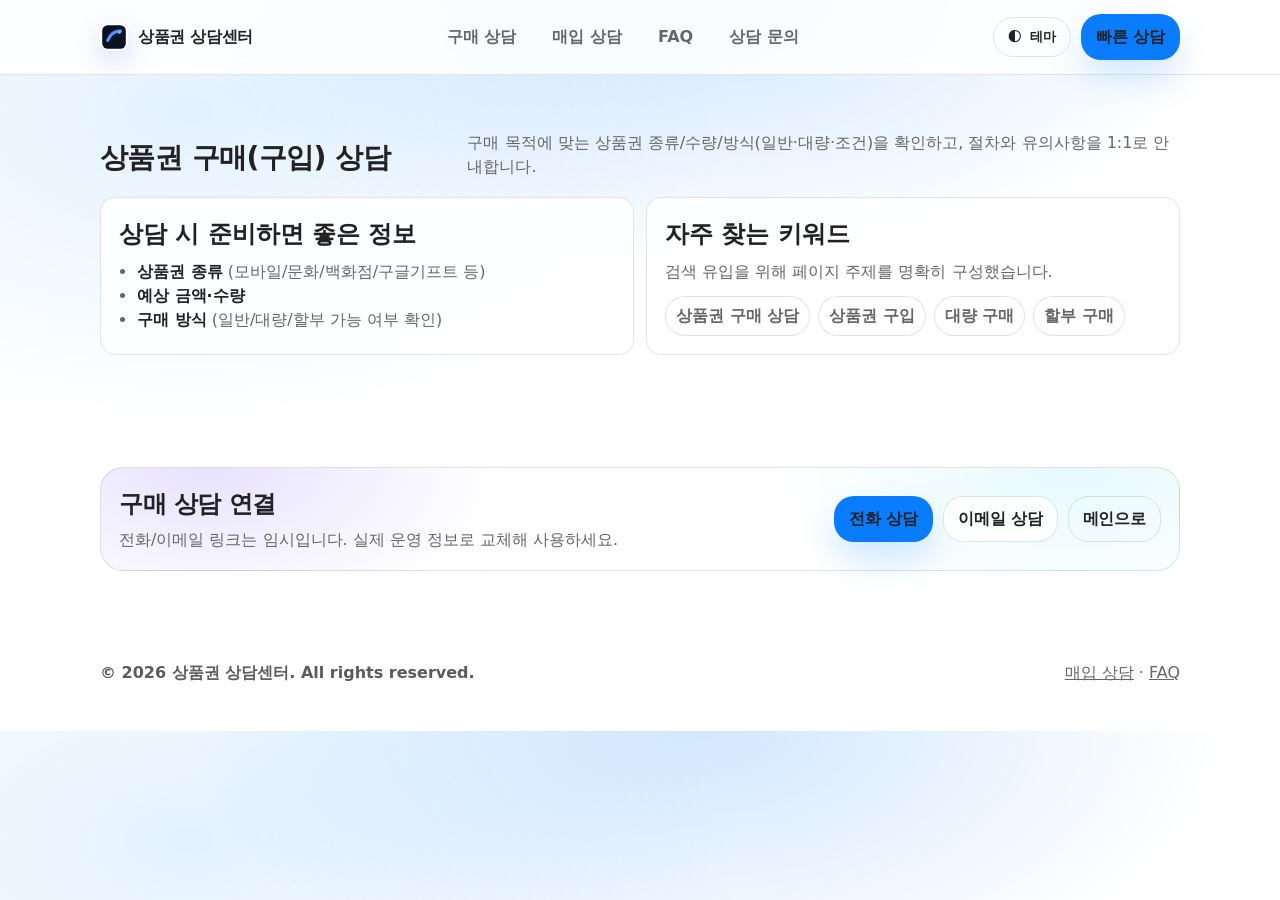
==== buy.html @ 6e9f81fc "Initial commit: gift card consulting landing Static HTML/CSS/JS landing with SEO basics (sitemap/rob" ====
<!doctype html>
<html lang="ko">
  <head>
    <meta charset="UTF-8" />
    <meta name="viewport" content="width=device-width,initial-scale=1" />
    <meta
      name="description"
      content="상품권 구매(구입) 상담. 모바일/문화/백화점/구글기프트 등 상품권 구매 목적과 조건에 맞춰 1:1로 안내해드립니다."
    />
    <meta name="robots" content="index,follow" />
    <meta name="theme-color" content="#0b1220" />
    <link rel="canonical" href="https://example.com/buy.html" />
    <title>상품권 구매(구입) 상담 | 상품권 상담센터</title>
    <link rel="icon" href="./favicon.svg" type="image/svg+xml" />
    <link rel="stylesheet" href="./styles.css" />
  </head>
  <body>
    <a class="skip" href="#main">본문 바로가기</a>

    <header class="topbar">
      <div class="container topbar__inner">
        <a class="brand" href="./index.html" aria-label="홈으로">
          <img class="brand__logo" src="./assets/logo.svg" alt="" width="28" height="28" />
          <span class="brand__text">상품권 상담센터</span>
        </a>
        <nav class="nav" aria-label="주요 메뉴">
          <a class="nav__link" href="./buy.html" aria-current="page">구매 상담</a>
          <a class="nav__link" href="./sell.html">매입 상담</a>
          <a class="nav__link" href="./index.html#faq">FAQ</a>
          <a class="nav__link" href="./index.html#contact">상담 문의</a>
        </nav>
        <div class="topbar__actions">
          <button class="btn btn--ghost" type="button" id="themeToggle" aria-label="테마 전환">
            <span class="btn__icon" aria-hidden="true">◐</span>
            <span class="btn__text">테마</span>
          </button>
          <a class="btn btn--primary" href="./index.html#contact">빠른 상담</a>
        </div>
      </div>
    </header>

    <main id="main">
      <section class="section">
        <div class="container">
          <div class="section__head">
            <h1 class="section__title">상품권 구매(구입) 상담</h1>
            <p class="section__desc">
              구매 목적에 맞는 상품권 종류/수량/방식(일반·대량·조건)을 확인하고, 절차와 유의사항을 1:1로 안내합니다.
            </p>
          </div>

          <div class="showcase">
            <div class="showcase__panel">
              <h2 class="showcase__title">상담 시 준비하면 좋은 정보</h2>
              <ul class="list">
                <li><strong>상품권 종류</strong> (모바일/문화/백화점/구글기프트 등)</li>
                <li><strong>예상 금액·수량</strong></li>
                <li><strong>구매 방식</strong> (일반/대량/할부 가능 여부 확인)</li>
              </ul>
            </div>
            <div class="showcase__panel">
              <h2 class="showcase__title">자주 찾는 키워드</h2>
              <p class="showcase__desc">검색 유입을 위해 페이지 주제를 명확히 구성했습니다.</p>
              <div class="pillrow" aria-label="키워드">
                <span class="pill">상품권 구매 상담</span>
                <span class="pill">상품권 구입</span>
                <span class="pill">대량 구매</span>
                <span class="pill">할부 구매</span>
              </div>
            </div>
          </div>
        </div>
      </section>

      <section class="section" id="contact">
        <div class="container">
          <div class="cta">
            <div class="cta__copy">
              <h2 class="cta__title">구매 상담 연결</h2>
              <p class="cta__desc">전화/이메일 링크는 임시입니다. 실제 운영 정보로 교체해 사용하세요.</p>
            </div>
            <div class="cta__actions">
              <a class="btn btn--primary" href="tel:+821000000000">전화 상담</a>
              <a class="btn btn--secondary" href="mailto:hello@example.com?subject=%EC%83%81%ED%92%88%EA%B6%8C%20%EA%B5%AC%EB%A7%A4%20%EC%83%81%EB%8B%B4%20%EB%AC%B8%EC%9D%98">
                이메일 상담
              </a>
              <a class="btn btn--ghost" href="./index.html">메인으로</a>
            </div>
          </div>
        </div>
      </section>
    </main>

    <footer class="footer">
      <div class="container footer__inner">
        <p class="footer__text">© <span id="year"></span> 상품권 상담센터. All rights reserved.</p>
        <p class="footer__sub"><a href="./sell.html">매입 상담</a> · <a href="./index.html#faq">FAQ</a></p>
      </div>
    </footer>

    <script src="./script.js"></script>
  </body>
</html>
---- styles.css ----
:root{
  --bg: #ffffff;
  --bg2:#ffffff;
  --card:#ffffff;
  --text:#222222;
  --muted:#666666;
  --border: rgba(34,34,34,.12);
  --primary:#097cff;      /* Figma primary */
  --primary2:#3aa0ff;
  --shadow: 0 25px 70px rgba(11,18,32,.10);
  --radius: 15px;         /* Figma cards ~15px */
  --container: 1080px;
  --ring: 0 0 0 3px rgba(9,124,255,.22);
}

[data-theme="dark"]{
  --bg: #0b1220;
  --bg2:#0e1630;
  --card:#0f1b33;
  --text:#e9eefc;
  --muted:#a9b6db;
  --border: rgba(255,255,255,.10);
  --primary:#097cff;
  --primary2:#30d5ff;
  --shadow: 0 30px 80px rgba(0,0,0,.35);
  --ring: 0 0 0 3px rgba(9,124,255,.28);
}

*{box-sizing:border-box}
html{scroll-behavior:smooth}
body{
  margin:0;
  font-family: ui-sans-serif, system-ui, -apple-system, Segoe UI, Roboto, "Noto Sans KR", "Apple SD Gothic Neo", Helvetica, Arial, "Segoe UI Emoji";
  background:
    radial-gradient(800px 420px at 55% 0%, rgba(9,124,255,.18), transparent 65%),
    radial-gradient(900px 520px at 15% 15%, rgba(58,160,255,.14), transparent 60%),
    linear-gradient(180deg, var(--bg), var(--bg2));
  color:var(--text);
  line-height:1.5;
}

a{color:inherit}
.container{
  width:min(var(--container), calc(100% - 40px));
  margin-inline:auto;
}

.skip{
  position:absolute;
  left:-9999px;
  top:auto;
  width:1px;
  height:1px;
  overflow:hidden;
}
.skip:focus{
  left:16px;
  top:16px;
  width:auto;
  height:auto;
  padding:10px 12px;
  background:var(--card);
  border:1px solid var(--border);
  border-radius:12px;
  outline:none;
  box-shadow:var(--ring);
  z-index:9999;
}

.topbar{
  position:sticky;
  top:0;
  z-index:50;
  backdrop-filter: blur(10px);
  background: rgba(255,255,255,.86);
  border-bottom:1px solid var(--border);
}
.topbar--over-hero{
  /* Over the hero our background is bright, so keep contrast high. */
  background: rgba(255,255,255,.72);
  border-bottom:1px solid rgba(34,34,34,.10);
}
.topbar__inner{
  display:flex;
  align-items:center;
  justify-content:space-between;
  padding:14px 0;
  gap:16px;
}

.brand{
  display:flex;
  align-items:center;
  gap:10px;
  text-decoration:none;
  font-weight:700;
  letter-spacing:-.02em;
}
.brand__logo{
  border-radius:10px;
  box-shadow: 0 8px 24px rgba(124,92,255,.25);
}
.brand__text{white-space:nowrap}

/* Light theme: dark text on translucent white */
html:not([data-theme="dark"]) .topbar--over-hero .brand,
html:not([data-theme="dark"]) .topbar--over-hero .nav__link,
html:not([data-theme="dark"]) .topbar--over-hero .btn--ghost{
  color:#111;
}
html:not([data-theme="dark"]) .topbar--over-hero .nav__link:hover{
  color:#111;
  background: rgba(9,124,255,.10);
}

/* Dark theme: keep the original “over image” style */
html[data-theme="dark"] .topbar--over-hero{
  background: rgba(255,255,255,.06);
  border-bottom:1px solid rgba(255,255,255,.10);
}
html[data-theme="dark"] .topbar--over-hero .brand,
html[data-theme="dark"] .topbar--over-hero .nav__link,
html[data-theme="dark"] .topbar--over-hero .btn--ghost{
  color:#fff;
}
html[data-theme="dark"] .topbar--over-hero .nav__link:hover{
  color:#fff;
  background: rgba(255,255,255,.10);
}

.topbar--over-hero .brand__logo{
  box-shadow: 0 10px 34px rgba(0,0,0,.20);
}

.nav{
  display:flex;
  align-items:center;
  gap:16px;
}
.nav__link{
  text-decoration:none;
  color:var(--muted);
  font-weight:600;
  padding:8px 10px;
  border-radius:12px;
}
.nav__link:hover{color:var(--text); background: color-mix(in srgb, var(--card) 70%, transparent)}

.topbar__actions{display:flex; align-items:center; gap:10px}

.btn{
  display:inline-flex;
  align-items:center;
  justify-content:center;
  gap:10px;
  border-radius:20px;
  padding:10px 14px;
  border:1px solid var(--border);
  background: var(--card);
  color:var(--text);
  text-decoration:none;
  font-weight:700;
  letter-spacing:-.01em;
  cursor:pointer;
  user-select:none;
}
.btn:focus{outline:none; box-shadow: var(--ring)}
.btn__icon{font-weight:900}

.btn--primary{
  border-color: rgba(9,124,255,.55);
  background: var(--primary);
  box-shadow: 0 18px 35px rgba(9,124,255,.18);
}
.btn--chat{
  gap:8px;
}
.btn--primary:hover{filter:brightness(1.03)}
.btn--secondary{
  background: color-mix(in srgb, var(--card) 85%, transparent);
}
.btn--ghost{
  background: transparent;
}

.hero{
  position:relative;
  padding:56px 0 30px;
  overflow:hidden;
}
.hero::before{
  content:"";
  position:absolute;
  inset:0;
  background:
    radial-gradient(900px 420px at 55% 30%, rgba(9,124,255,.28), transparent 65%),
    url("./assets/hero-wave.svg") center top / cover no-repeat;
  pointer-events:none;
}
.hero::after{
  content:"";
  position:absolute;
  inset:0;
  background: linear-gradient(180deg, rgba(255,255,255,.82), rgba(255,255,255,.92) 55%, rgba(255,255,255,1));
  pointer-events:none;
}
.hero__inner{
  display:grid;
  grid-template-columns: 1.1fr .9fr;
  align-items:center;
  gap:28px;
  padding-top:10px;
  position:relative;
  z-index:1;
}
.hero__device{
  position:absolute;
  right: max(-40px, calc(50% - 620px));
  bottom: -40px;
  width: min(520px, 46vw);
  pointer-events:none;
  opacity:.85;
  transform: rotate(-2deg);
}
.device{
  width:100%;
  height:auto;
}
.badge{
  display:inline-flex;
  align-items:center;
  padding:6px 10px;
  border-radius:999px;
  background: color-mix(in srgb, var(--card) 80%, transparent);
  border:1px solid var(--border);
  color:var(--muted);
  font-weight:800;
  letter-spacing:.02em;
  margin:0 0 14px;
}
.hero__rule{
  width: 56px;
  height: 3px;
  background: #333;
  border-radius: 999px;
  margin: 12px 0 14px;
  opacity:.9;
}
.hero__title{
  margin:0 0 10px;
  font-size: clamp(30px, 3.7vw, 48px);
  line-height:1.1;
  letter-spacing:-.03em;
}
.hero__desc{
  margin:0 0 18px;
  color:var(--muted);
  font-size: 16px;
  max-width: 56ch;
}
.hero__cta{display:flex; gap:10px; flex-wrap:wrap; margin-bottom:18px}
.hero__meta{
  display:flex;
  align-items:center;
  gap:14px;
  flex-wrap:wrap;
  margin-bottom: 16px;
}
.metaLink{
  display:inline-flex;
  align-items:center;
  gap:10px;
  text-decoration:none;
  padding: 6px 2px;
  border-bottom: 1px solid rgba(34,34,34,.9);
  color: #333;
  font-weight:800;
  letter-spacing:-.01em;
}
.metaLink:hover{color: var(--primary); border-bottom-color: rgba(9,124,255,.9)}
.metaLink__icon{opacity:.9}
.metaSep{
  width:1px;
  height:20px;
  background: rgba(34,34,34,.35);
}

.stats{
  display:flex;
  gap:14px;
  flex-wrap:wrap;
  margin:0;
  padding:0;
}
.stats__item{
  padding:12px 14px;
  background: color-mix(in srgb, var(--card) 82%, transparent);
  border:1px solid var(--border);
  border-radius: var(--radius);
  min-width: 120px;
}
.stats__label{margin:0; color:var(--muted); font-weight:800; font-size:12px; letter-spacing:.06em}
.stats__value{margin:4px 0 0; font-weight:900; letter-spacing:-.02em}

.hero__card{display:flex; justify-content:flex-end}
.card{
  width:min(420px, 100%);
  border-radius: var(--radius);
  border:1px solid var(--border);
  background: color-mix(in srgb, var(--card) 88%, transparent);
  box-shadow: var(--shadow);
  overflow:hidden;
}
.card__header{
  display:flex;
  align-items:center;
  gap:8px;
  padding:12px 14px;
  border-bottom:1px solid var(--border);
  color:var(--muted);
  font-weight:800;
}
.card__title{margin-left:6px; font-size:12px; letter-spacing:.12em; text-transform:uppercase}
.card__dot{width:10px; height:10px; border-radius:999px; opacity:.9}
.card__dot--red{background:#ff5c7a}
.card__dot--yellow{background:#ffc04a}
.card__dot--green{background:#32d583}
.card__body{padding:16px 16px 18px}
.iconcards{
  display:grid;
  grid-template-columns: repeat(3, 1fr);
  gap:10px;
  margin-bottom:14px;
}
.iconcard{
  border-radius: 16px;
  border:1px solid var(--border);
  background: color-mix(in srgb, var(--card) 82%, transparent);
  padding:12px 12px;
  display:flex;
  gap:10px;
  align-items:flex-start;
}
.iconcard__icon{
  width:34px;
  height:34px;
  border-radius: 14px;
  display:grid;
  place-items:center;
  color: color-mix(in srgb, var(--text) 86%, var(--muted));
  background:
    radial-gradient(18px 18px at 30% 30%, rgba(124,92,255,.25), transparent 70%),
    radial-gradient(18px 18px at 70% 70%, rgba(48,213,255,.18), transparent 70%),
    rgba(255,255,255,.04);
  border:1px solid color-mix(in srgb, var(--border) 80%, transparent);
}
.iconcard__title{font-weight:900; letter-spacing:-.01em; font-size:13px; line-height:1.1}
.iconcard__desc{color:var(--muted); font-weight:800; font-size:12px; margin-top:4px}
.mono{
  font-family: ui-monospace, SFMono-Regular, Menlo, Monaco, Consolas, "Liberation Mono", "Courier New", monospace;
  margin:0 0 10px;
  color: color-mix(in srgb, var(--text) 92%, var(--muted));
}
.divider{height:1px; background:var(--border); margin:14px 0}
.card__note{margin:0; color:var(--muted)}

.hero__glow{
  position:absolute;
  inset:auto -20% -70% -20%;
  height:520px;
  background:
    radial-gradient(400px 260px at 25% 40%, rgba(124,92,255,.22), transparent 70%),
    radial-gradient(520px 340px at 70% 30%, rgba(48,213,255,.14), transparent 70%);
  filter: blur(14px);
  pointer-events:none;
}

.section{padding:56px 0}
.section--muted{
  background: color-mix(in srgb, var(--bg2) 70%, transparent);
  border-top:1px solid var(--border);
  border-bottom:1px solid var(--border);
}

.section--dark{
  background:#000;
  color:#fff;
  border-top:1px solid rgba(255,255,255,.08);
  border-bottom:1px solid rgba(255,255,255,.08);
  position:relative;
  overflow:hidden;
}
.section--dark::before{
  content:"";
  position:absolute;
  inset:-40% -20% auto -20%;
  height:520px;
  background:
    radial-gradient(420px 260px at 25% 60%, rgba(9,124,255,.28), transparent 70%),
    radial-gradient(520px 320px at 70% 30%, rgba(58,160,255,.18), transparent 70%);
  filter: blur(16px);
  opacity:.9;
  pointer-events:none;
}
.section__head--dark{
  position:relative;
  z-index:1;
}
.section__head--dark .section__desc{color: rgba(255,255,255,.75)}
.darkCards{
  display:grid;
  grid-template-columns: 1fr 1fr;
  gap:12px;
  position:relative;
  z-index:1;
}
.darkCard{
  border-radius: var(--radius);
  border:1px solid rgba(255,255,255,.14);
  background: rgba(0,0,0,.55);
  backdrop-filter: blur(10px);
  padding:18px;
}
.darkCard__title{margin:0 0 8px; letter-spacing:-.02em}
.darkCard__desc{margin:0 0 12px; color: rgba(255,255,255,.72)}
.btn--outlineLight{
  border-color: rgba(255,255,255,.75);
  color:#fff;
}
.btn--outlineLight:hover{
  background: rgba(255,255,255,.10);
}
.section__head{
  display:flex;
  align-items:flex-end;
  justify-content:space-between;
  gap:18px;
  margin-bottom:18px;
  flex-wrap:wrap;
}
.section__title{
  margin:0;
  font-size: clamp(22px, 2.2vw, 30px);
  letter-spacing:-.02em;
}
.section__desc{margin:0; color:var(--muted); max-width: 70ch}

.grid{
  display:grid;
  grid-template-columns: repeat(4, 1fr);
  gap:12px;
}
.feature{
  padding:16px;
  border-radius: var(--radius);
  border:1px solid var(--border);
  background: color-mix(in srgb, var(--card) 80%, transparent);
}
.feature__icon{
  width:40px;
  height:40px;
  border-radius: 16px;
  display:grid;
  place-items:center;
  margin-bottom:10px;
  border:1px solid var(--border);
  background:
    radial-gradient(18px 18px at 30% 30%, rgba(124,92,255,.20), transparent 70%),
    radial-gradient(18px 18px at 70% 70%, rgba(48,213,255,.14), transparent 70%),
    color-mix(in srgb, var(--card) 78%, transparent);
  font-size:18px;
}
.feature__title{margin:0 0 6px; letter-spacing:-.01em}
.feature__desc{margin:0; color:var(--muted)}

.showcase{
  display:grid;
  grid-template-columns: 1fr 1fr;
  gap:12px;
}
.showcase__panel{
  border-radius: var(--radius);
  border:1px solid var(--border);
  background: color-mix(in srgb, var(--card) 82%, transparent);
  padding:18px;
}
.showcase__title{margin:0 0 8px}
.showcase__desc{margin:0 0 12px; color:var(--muted)}
.list{margin:0; padding-left:18px; color:var(--muted)}
.list strong{color:var(--text)}

.faq{
  display:grid;
  grid-template-columns: 1fr;
  gap:10px;
}
.faq__item{
  border-radius: var(--radius);
  border:1px solid var(--border);
  background: color-mix(in srgb, var(--card) 82%, transparent);
  padding: 0;
  overflow:hidden;
}
.faq__q{
  cursor:pointer;
  list-style:none;
  padding:14px 16px;
  font-weight:900;
  letter-spacing:-.01em;
}
.faq__q::-webkit-details-marker{display:none}
.faq__item[open] .faq__q{border-bottom:1px solid var(--border)}
.faq__a{
  padding:14px 16px;
  color:var(--muted);
}

.pillrow{display:flex; gap:8px; flex-wrap:wrap}
.pill{
  padding:7px 10px;
  border-radius:999px;
  border:1px solid var(--border);
  background: color-mix(in srgb, var(--card) 85%, transparent);
  font-weight:800;
  color:var(--muted);
}

.cta{
  display:flex;
  align-items:center;
  justify-content:space-between;
  gap:18px;
  flex-wrap:wrap;
  padding:18px;
  border-radius: calc(var(--radius) + 8px);
  border:1px solid var(--border);
  background:
    radial-gradient(420px 220px at 10% 0%, rgba(124,92,255,.18), transparent 70%),
    radial-gradient(420px 220px at 90% 0%, rgba(48,213,255,.12), transparent 70%),
    color-mix(in srgb, var(--card) 85%, transparent);
}
.cta__title{margin:0 0 6px; letter-spacing:-.02em}
.cta__desc{margin:0; color:var(--muted); max-width:70ch}
.cta__actions{display:flex; gap:10px; flex-wrap:wrap}

.footer{
  padding:34px 0 46px;
  color:var(--muted);
}
.footer__inner{display:flex; align-items:flex-start; justify-content:space-between; gap:18px; flex-wrap:wrap}
.footer__text{margin:0; font-weight:900; color: color-mix(in srgb, var(--muted) 85%, var(--text))}
.footer__sub{margin:0}

@media (max-width: 920px){
  .hero__inner{grid-template-columns: 1fr; }
  .hero__card{justify-content:flex-start}
  .hero__device{display:none}
  .grid{grid-template-columns: repeat(2, 1fr)}
  .darkCards{grid-template-columns: 1fr}
  .showcase{grid-template-columns: 1fr}
  .nav{display:none}
}

@media (max-width: 520px){
  .topbar__actions .btn__text{display:none}
  .stats__item{min-width: 110px}
  .iconcards{grid-template-columns: 1fr}
  .grid{grid-template-columns: 1fr}
}
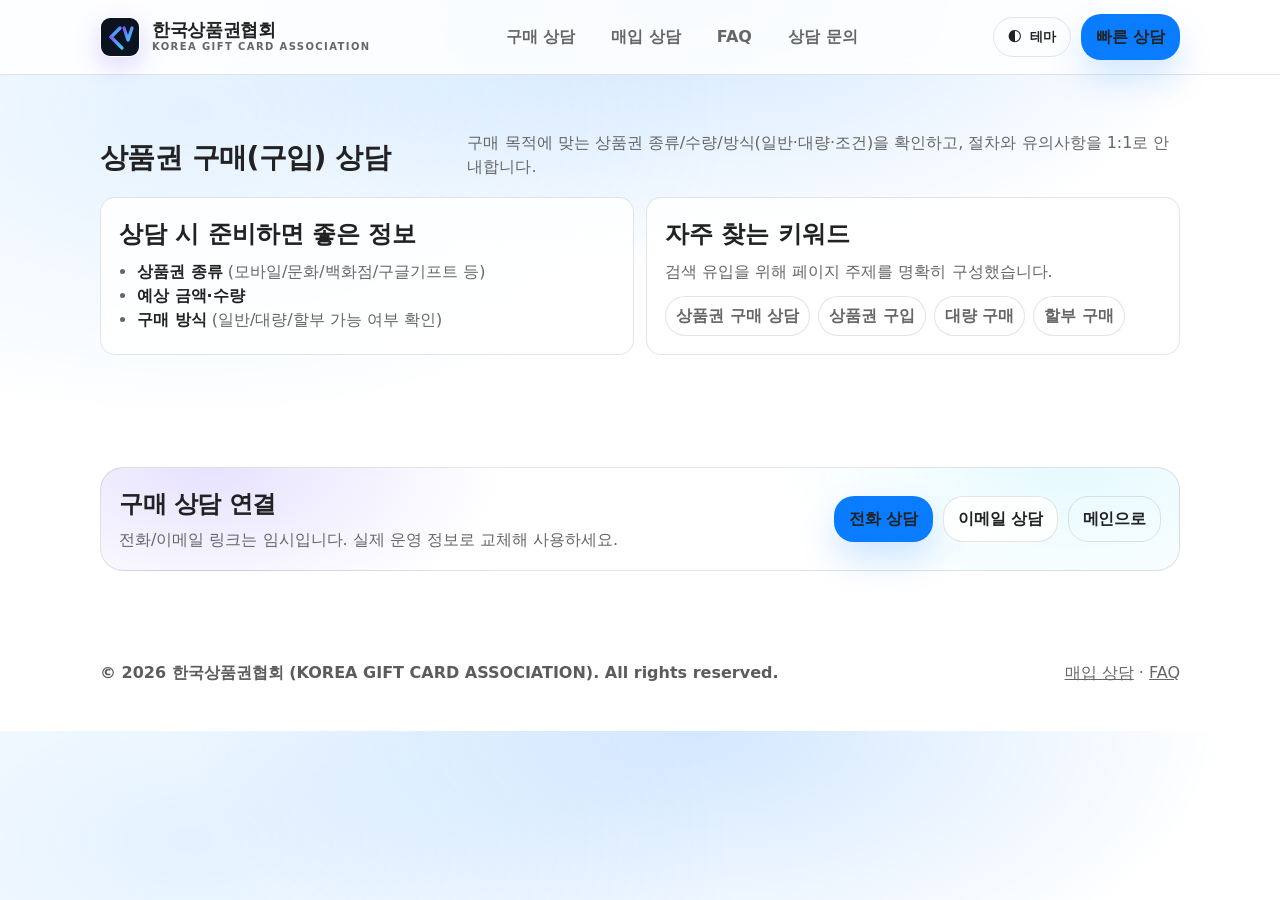
==== commit 92fc456a: "Apply Figma brand: 한국상품권협회 logo & lockup - Redraw logo.svg with KV-style monogram per Figma node 119" ====
--- a/buy.html
+++ b/buy.html
@@ -10,7 +10,7 @@
     <meta name="robots" content="index,follow" />
     <meta name="theme-color" content="#0b1220" />
     <link rel="canonical" href="https://example.com/buy.html" />
-    <title>상품권 구매(구입) 상담 | 상품권 상담센터</title>
+    <title>상품권 구매(구입) 상담 | 한국상품권협회</title>
     <link rel="icon" href="./favicon.svg" type="image/svg+xml" />
     <link rel="stylesheet" href="./styles.css" />
   </head>
@@ -19,9 +19,12 @@
 
     <header class="topbar">
       <div class="container topbar__inner">
-        <a class="brand" href="./index.html" aria-label="홈으로">
-          <img class="brand__logo" src="./assets/logo.svg" alt="" width="28" height="28" />
-          <span class="brand__text">상품권 상담센터</span>
+        <a class="brand" href="./index.html" aria-label="한국상품권협회 홈으로">
+          <img class="brand__logo" src="./assets/logo.svg" alt="" width="40" height="40" />
+          <span class="brand__lockup">
+            <span class="brand__name">한국상품권협회</span>
+            <span class="brand__sub">KOREA GIFT CARD ASSOCIATION</span>
+          </span>
         </a>
         <nav class="nav" aria-label="주요 메뉴">
           <a class="nav__link" href="./buy.html" aria-current="page">구매 상담</a>
@@ -93,7 +96,7 @@
 
     <footer class="footer">
       <div class="container footer__inner">
-        <p class="footer__text">© <span id="year"></span> 상품권 상담센터. All rights reserved.</p>
+        <p class="footer__text">© <span id="year"></span> 한국상품권협회 (KOREA GIFT CARD ASSOCIATION). All rights reserved.</p>
         <p class="footer__sub"><a href="./sell.html">매입 상담</a> · <a href="./index.html#faq">FAQ</a></p>
       </div>
     </footer>
--- a/styles.css
+++ b/styles.css
@@ -91,16 +91,45 @@
 .brand{
   display:flex;
   align-items:center;
-  gap:10px;
+  gap:12px;
   text-decoration:none;
   font-weight:700;
   letter-spacing:-.02em;
+  color:inherit;
 }
 .brand__logo{
   border-radius:10px;
   box-shadow: 0 8px 24px rgba(124,92,255,.25);
+  flex:none;
 }
 .brand__text{white-space:nowrap}
+.brand__lockup{
+  display:flex;
+  flex-direction:column;
+  line-height:1.05;
+  white-space:nowrap;
+}
+.brand__name{
+  font-size:18px;
+  font-weight:800;
+  letter-spacing:-.02em;
+}
+.brand__sub{
+  font-size:10px;
+  font-weight:600;
+  letter-spacing:.14em;
+  color:var(--muted);
+  margin-top:2px;
+}
+html[data-theme="dark"] .topbar--over-hero .brand__sub,
+html:not([data-theme="dark"]) .topbar--over-hero .brand__sub{
+  color:inherit;
+  opacity:.75;
+}
+@media (max-width: 640px){
+  .brand__sub{display:none}
+  .brand__name{font-size:16px}
+}
 
 /* Light theme: dark text on translucent white */
 html:not([data-theme="dark"]) .topbar--over-hero .brand,
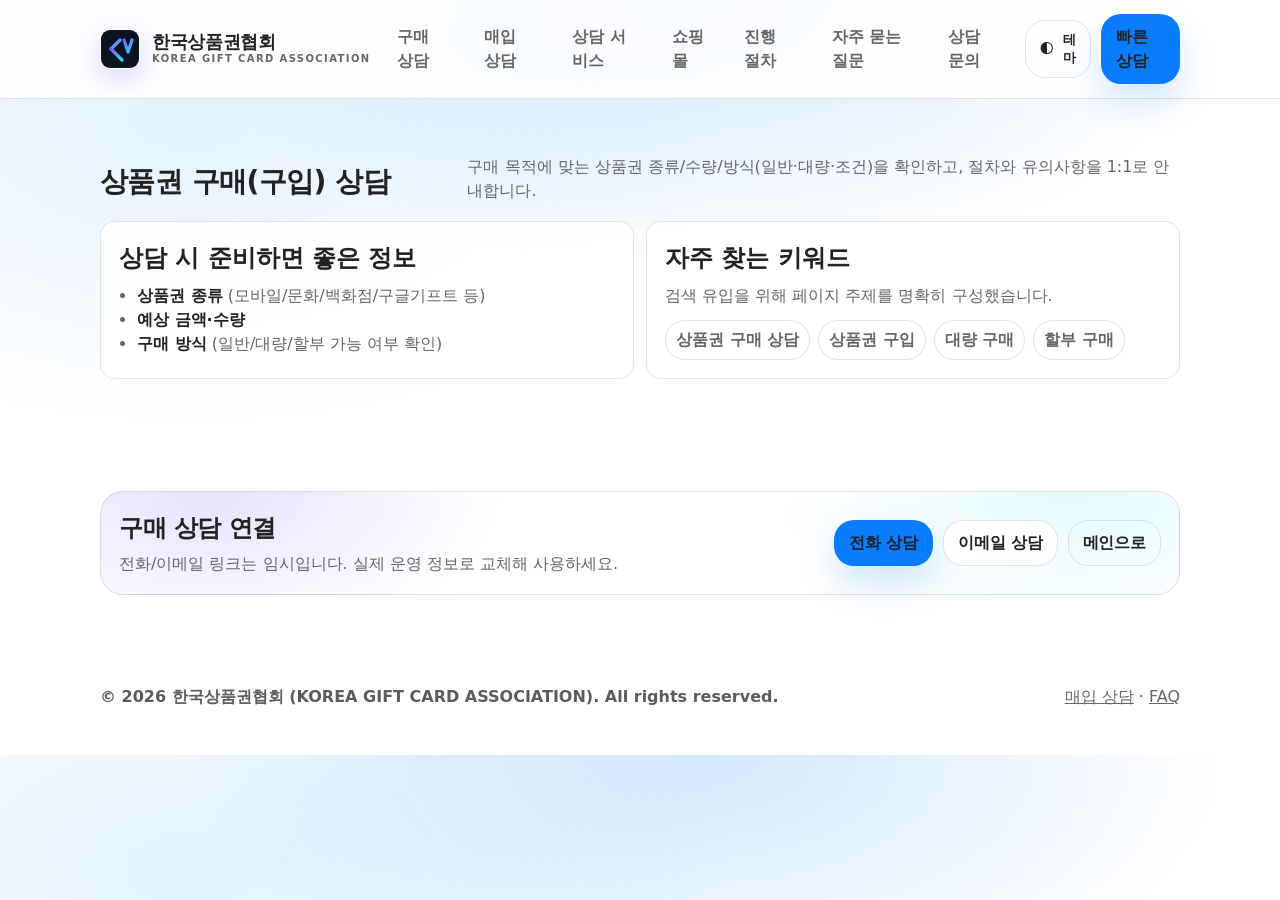
==== commit 295177f6: "Split sections into dedicated sub-pages - Add services.html, shopping.html, process.html, faq.html, " ====
--- a/buy.html
+++ b/buy.html
@@ -29,15 +29,18 @@
         <nav class="nav" aria-label="주요 메뉴">
           <a class="nav__link" href="./buy.html" aria-current="page">구매 상담</a>
           <a class="nav__link" href="./sell.html">매입 상담</a>
-          <a class="nav__link" href="./index.html#faq">FAQ</a>
-          <a class="nav__link" href="./index.html#contact">상담 문의</a>
+          <a class="nav__link" href="./services.html">상담 서비스</a>
+          <a class="nav__link" href="./shopping.html">쇼핑몰</a>
+          <a class="nav__link" href="./process.html">진행 절차</a>
+          <a class="nav__link" href="./faq.html">자주 묻는 질문</a>
+          <a class="nav__link" href="./contact.html">상담 문의</a>
         </nav>
         <div class="topbar__actions">
           <button class="btn btn--ghost" type="button" id="themeToggle" aria-label="테마 전환">
             <span class="btn__icon" aria-hidden="true">◐</span>
             <span class="btn__text">테마</span>
           </button>
-          <a class="btn btn--primary" href="./index.html#contact">빠른 상담</a>
+          <a class="btn btn--primary" href="./contact.html">빠른 상담</a>
         </div>
       </div>
     </header>
@@ -97,7 +100,7 @@
     <footer class="footer">
       <div class="container footer__inner">
         <p class="footer__text">© <span id="year"></span> 한국상품권협회 (KOREA GIFT CARD ASSOCIATION). All rights reserved.</p>
-        <p class="footer__sub"><a href="./sell.html">매입 상담</a> · <a href="./index.html#faq">FAQ</a></p>
+        <p class="footer__sub"><a href="./sell.html">매입 상담</a> · <a href="./faq.html">FAQ</a></p>
       </div>
     </footer>
 
--- a/styles.css
+++ b/styles.css
@@ -485,6 +485,17 @@
   border:1px solid var(--border);
   background: color-mix(in srgb, var(--card) 80%, transparent);
 }
+a.feature{
+  display:block;
+  text-decoration:none;
+  color:inherit;
+  transition: transform .15s ease, border-color .15s ease, box-shadow .15s ease;
+}
+a.feature:hover{
+  border-color: rgba(9,124,255,.45);
+  box-shadow: 0 18px 40px rgba(9,124,255,.10);
+  transform: translateY(-2px);
+}
 .feature__icon{
   width:40px;
   height:40px;
